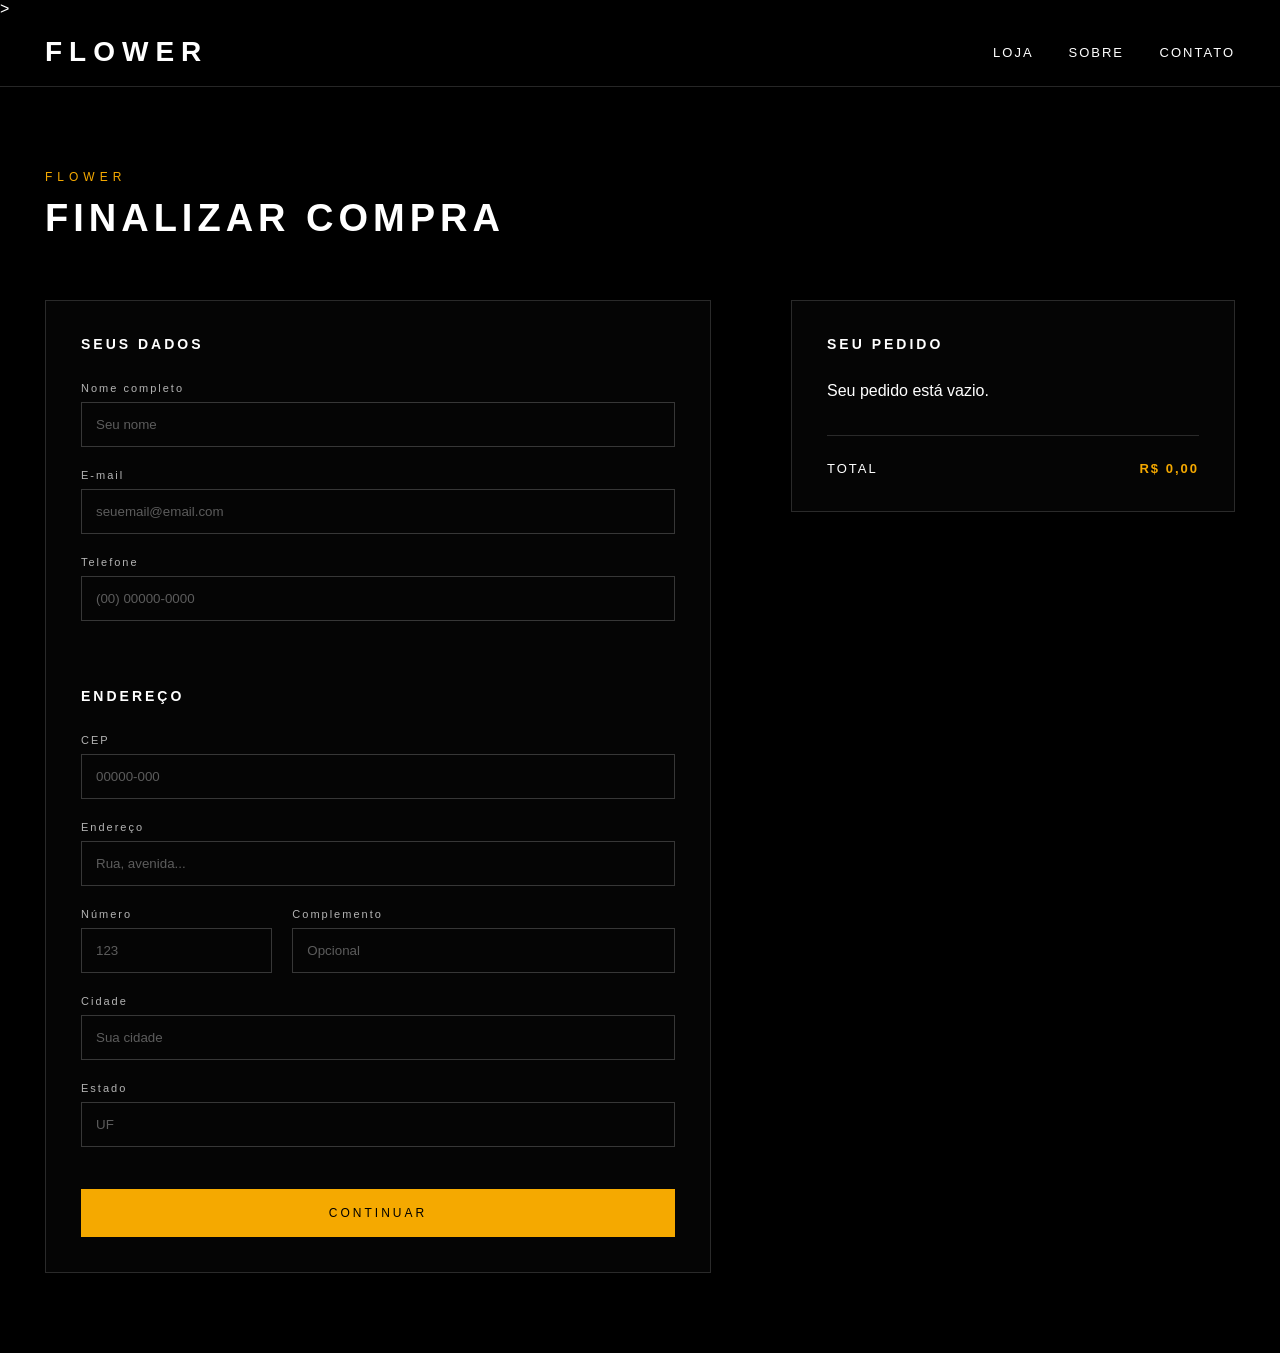
==== checkout.html @ d71eda32 "Adiciona checkout e atualiza carrinho" ====
<!DOCTYPE html>
<html lang="pt-BR">

<head>

    <meta charset="UTF-8">

    <meta
        name="viewport"
        content="width=device-width, initial-scale=1.0"
    >

    <title>Checkout | FLOWER</title>

    <link
        rel="stylesheet"
        href="./style.css">
    >

</head>


<body>

    <header>

        <h1>FLOWER</h1>

        <nav>

            <a href="index.html">
                LOJA
            </a>

            <a href="sobre.html">
                SOBRE
            </a>

            <a href="contato.html">
                CONTATO
            </a>

        </nav>

    </header>


    <main class="checkout">


        <div class="checkout-header">

            <span>
                FLOWER
            </span>

            <h2>
                FINALIZAR COMPRA
            </h2>

        </div>


        <section class="checkout-content">


            <!-- =========================
                 FORMULÁRIO
            ========================== -->

            <div class="checkout-form">


                <h3>
                    SEUS DADOS
                </h3>


                <label for="nome">
                    Nome completo
                </label>

                <input
                    type="text"
                    id="nome"
                    placeholder="Seu nome"
                >


                <label for="email">
                    E-mail
                </label>

                <input
                    type="email"
                    id="email"
                    placeholder="seuemail@email.com"
                >


                <label for="telefone">
                    Telefone
                </label>

                <input
                    type="tel"
                    id="telefone"
                    placeholder="(00) 00000-0000"
                >


                <h3>
                    ENDEREÇO
                </h3>


                <label for="cep">
                    CEP
                </label>

                <input
                    type="text"
                    id="cep"
                    placeholder="00000-000"
                >


                <label for="endereco">
                    Endereço
                </label>

                <input
                    type="text"
                    id="endereco"
                    placeholder="Rua, avenida..."
                >


                <div class="checkout-row">


                    <div>

                        <label for="numero">
                            Número
                        </label>

                        <input
                            type="text"
                            id="numero"
                            placeholder="123"
                        >

                    </div>


                    <div>

                        <label for="complemento">
                            Complemento
                        </label>

                        <input
                            type="text"
                            id="complemento"
                            placeholder="Opcional"
                        >

                    </div>


                </div>


                <label for="cidade">
                    Cidade
                </label>

                <input
                    type="text"
                    id="cidade"
                    placeholder="Sua cidade"
                >


                <label for="estado">
                    Estado
                </label>

                <input
                    type="text"
                    id="estado"
                    placeholder="UF"
                >


                <button
                    class="checkout-button"
                    type="button"
                >
                    CONTINUAR
                </button>


            </div>



            <!-- =========================
                 RESUMO DO PEDIDO
            ========================== -->

            <aside class="checkout-summary">


                <h3>
                    SEU PEDIDO
                </h3>


                <div id="checkout-items">

                    <p>
                        Carregando produtos...
                    </p>

                </div>


                <div class="checkout-total">

                    <span>
                        TOTAL
                    </span>

                    <strong id="checkout-total">
                        R$ 0,00
                    </strong>

                </div>


            </aside>


        </section>


    </main>

<script src="./checkout.js"></script>

</body>

</html>
---- style.css ----
* {
    box-sizing: border-box;
}

html {
    scroll-behavior: smooth;
}

body {
    background-color: #000000;
    color: white;
    margin: 0;
    font-family: Arial, sans-serif;
}


/* =========================
   HEADER
========================= */

header {
    display: flex;
    justify-content: space-between;
    align-items: center;
    padding: 18px 45px;
    background-color: rgba(0, 0, 0, 0.25);
    border-bottom: 1px solid rgba(255, 255, 255, 0.15);
}

h1 {
    font-size: 28px;
    letter-spacing: 7px;
    margin: 0;
}

nav a {
    color: white;
    text-decoration: none;
    margin-left: 30px;
    font-size: 13px;
    letter-spacing: 2px;
    transition: 0.3s;
    position: relative;
}

nav a::after {
    content: "";
    position: absolute;
    left: 0;
    bottom: -5px;
    width: 0%;
    height: 2px;
    background-color: #f5a900;
    transition: 0.3s;
}

nav a:hover {
    color: #f5a900;
}

nav a:hover::after {
    width: 100%;
}


/* =========================
   HERO
========================= */

section.hero {
    position: relative;
    height: calc(100vh - 81px);
    overflow: hidden;
}

.hero img {
    width: 100%;
    height: 100%;
    object-fit: cover;
    display: block;
}

.hero-info {
    position: absolute;
    right: 4%;
    bottom: 5%;
    z-index: 2;
    text-align: right;
}

.hero-info span {
    font-size: 14px;
    letter-spacing: 5px;
    color: #f5a900;
}

.hero-info h2 {
    font-size: 40px;
    letter-spacing: 7px;
    margin: 8px 0;
}

.hero-info p {
    font-size: 14px;
    letter-spacing: 4px;
    margin: 0 0 25px;
}

.hero-number {
    position: absolute;
    left: 5%;
    bottom: 6%;
    z-index: 2;
    font-size: 12px;
    letter-spacing: 3px;
}


/* =========================
   BOTÃO DO HERO
========================= */

.btn {
    display: inline-block;
    color: white;
    text-decoration: none;
    border: 1px solid white;
    padding: 12px 22px;
    letter-spacing: 2px;
    transition: 0.3s;
}

.btn:hover {
    background-color: #f5a900;
    border-color: #f5a900;
    color: #000;
}


/* =========================
   SETAS DO BANNER
========================= */

.banner-prev,
.banner-next {
    position: absolute;
    top: 50%;
    transform: translateY(-50%);

    background: transparent;
    border: none;

    color: rgba(255, 255, 255, 0.75);
    font-size: 20px;
    font-weight: 200;

    cursor: pointer;
    z-index: 5;

    padding: 15px;

    transition:
        color 0.3s ease,
        transform 0.3s ease;
}

.banner-prev {
    left: 25px;
}

.banner-next {
    right: 25px;
}

.banner-prev:hover {
    color: #f5a900;
    transform: translate(-5px, -50%);
}

.banner-next:hover {
    color: #f5a900;
    transform: translate(5px, -50%);
}


/* =========================
   CONTADOR + PONTOS
========================= */

.banner-controls {
    position: absolute;
    left: 5%;
    bottom: 6%;
    z-index: 5;

    display: flex;
    align-items: center;
    gap: 25px;
}

#banner-number {
    font-size: 12px;
    letter-spacing: 3px;
}

#banner-dots {
    display: flex;
    align-items: center;
    gap: 8px;
}

.banner-dot {
    width: 7px;
    height: 7px;
    border-radius: 50%;
    background-color: rgba(255, 255, 255, 0.4);
    border: none;
    padding: 0;
    cursor: pointer;
    transition: 0.3s ease;
}

.banner-dot.active {
    background-color: #f5a900;
    transform: scale(1.3);
}


/* =========================
   SHOP
========================= */

.shop {
    padding: 100px 45px;
    background-color: #000;
}

.shop-header {
    margin-bottom: 35px;
}

.shop-header span {
    color: #f5a900;
    font-size: 12px;
    letter-spacing: 4px;
}

.shop-header h2 {
    font-size: 42px;
    letter-spacing: 5px;
    margin: 10px 0 0;
}


/* =========================
   CATEGORIAS
========================= */

.categories {
    display: flex;
    gap: 30px;
    border-bottom: 1px solid #222;
    padding-bottom: 15px;
}

.categories button {
    background: transparent;
    color: white;
    border: none;
    padding: 0;
    font-size: 13px;
    letter-spacing: 2px;
    cursor: pointer;
    transition: 0.3s;
    position: relative;
}

.categories button:hover {
    color: #f5a900;
}


/* =========================
   PRODUTOS
========================= */

.products {
    display: grid;
    grid-template-columns: repeat(3, 1fr);
    gap: 45px 25px;
    margin-top: 60px;
}


/* =========================
   CARD DO PRODUTO
========================= */

.product-card {
    position: relative;
    overflow: hidden;
    transition: transform 0.4s ease;
}

.product-card:hover {
    transform: translateY(-4px);
}


/* =========================
   IMAGEM DO PRODUTO
========================= */

.product-image {
    position: relative;
    height: 470px;
    background-color: #0a0a0a;
    display: flex;
    align-items: center;
    justify-content: center;
    overflow: hidden;
}


/* Linha dourada */

.product-image::before {
    content: "";
    position: absolute;
    top: 0;
    left: 0;
    width: 0;
    height: 2px;
    background-color: #f5a900;
    z-index: 2;
    transition: width 0.5s ease;
}

.product-card:hover .product-image::before {
    width: 100%;
}


/* Imagem */

.product-image img {
    width: 100%;
    height: 100%;
    object-fit: contain;
    display: block;
    transition: transform 0.7s ease;
}


/* Zoom */

.product-card:hover .product-image img {
    transform: scale(1.06);
}


/* =========================
   INFORMAÇÕES DO PRODUTO
========================= */

.product-info {
    padding: 20px 0 0;
}

.product-info h3 {
    font-size: 13px;
    font-weight: 500;
    letter-spacing: 2.5px;
    margin: 0 0 9px;
    text-transform: uppercase;
    transition: color 0.3s ease;
}

.product-card:hover .product-info h3 {
    color: #f5a900;
}

.product-info p {
    font-size: 13px;
    color: #888;
    letter-spacing: 1px;
    margin: 0;
}


/* =========================
   BOTÃO ADD TO BAG
========================= */

.add-bag {
    position: relative;
    margin-top: 18px;
    width: 100%;
    background-color: transparent;
    color: white;
    border: 1px solid #333;
    padding: 14px 18px;
    font-size: 10px;
    letter-spacing: 3px;
    cursor: pointer;
    overflow: hidden;

    transition:
        color 0.3s ease,
        border-color 0.3s ease,
        background-color 0.3s ease;
}

.add-bag:hover {
    background-color: #f5a900;
    border-color: #f5a900;
    color: #000;
}


/* =========================
   SEM IMAGEM
========================= */

.no-image {
    width: 100%;
    height: 100%;
    display: flex;
    align-items: center;
    justify-content: center;
    color: #555;
    font-size: 11px;
    letter-spacing: 3px;
}


/* =========================
   CARREGANDO PRODUTOS
========================= */

.loading-products {
    grid-column: 1 / -1;
    text-align: center;
    color: #666;
    font-size: 11px;
    letter-spacing: 3px;
    padding: 60px 0;
}


/* =========================
   FUNDO DA SACOLA
========================= */

.cart-overlay {
    position: fixed;
    inset: 0;
    background-color: rgba(0, 0, 0, 0.6);
    opacity: 0;
    visibility: hidden;
    transition: 0.3s;
    z-index: 20;
}

.cart-overlay.active {
    opacity: 1;
    visibility: visible;
}


/* =========================
   SACOLA LATERAL
========================= */

.cart {
    position: fixed;
    top: 0;
    right: 0;
    width: 420px;
    height: 100vh;
    background-color: #080808;
    border-left: 1px solid #222;
    padding: 30px;
    box-sizing: border-box;
    transform: translateX(100%);
    transition: 0.3s;
    z-index: 21;
    overflow-y: auto;
}

.cart.active {
    transform: translateX(0);
}


/* =========================
   CABEÇALHO DA SACOLA
========================= */

.cart-header {
    display: flex;
    justify-content: space-between;
    align-items: flex-start;
    border-bottom: 1px solid #222;
    padding-bottom: 20px;
    margin-bottom: 25px;
}

.cart-header span {
    color: #f5a900;
    font-size: 11px;
    letter-spacing: 4px;
}

.cart-header h2 {
    font-size: 24px;
    letter-spacing: 3px;
    margin: 8px 0 0;
}

.cart-close {
    background: transparent;
    border: none;
    color: white;
    font-size: 30px;
    cursor: pointer;
    line-height: 1;
    transition: 0.3s;
}

.cart-close:hover {
    color: #f5a900;
}


/* =========================
   PRODUTO DENTRO DA SACOLA
========================= */

.cart-item {
    padding: 25px 0;
    border-bottom: 1px solid #222;
}

.cart-product {
    display: flex;
    gap: 18px;
    align-items: flex-start;
}

.cart-product-image {
    width: 90px;
    height: 110px;
    object-fit: contain;
    background-color: #111;
    flex-shrink: 0;
}

.cart-product-info {
    flex: 1;
}

.cart-item h3 {
    font-size: 17px;
    letter-spacing: 2px;
    margin: 0 0 10px;
}

.cart-item p {
    color: #999;
    font-size: 13px;
    margin: 6px 0;
}


/* =========================
   CONTROLE DE QUANTIDADE
========================= */

.quantity-controls {
    display: flex;
    align-items: center;
    gap: 18px;
    margin: 18px 0;
}

.quantity-controls button {
    width: 32px;
    height: 32px;
    background: transparent;
    color: white;
    border: 1px solid #555;
    cursor: pointer;
    transition: 0.3s;
}

.quantity-controls button:hover {
    background-color: #f5a900;
    border-color: #f5a900;
    color: #000;
}

.quantity-controls span {
    min-width: 20px;
    text-align: center;
}


/* =========================
   REMOVER PRODUTO
========================= */

.remove-item {
    background: transparent;
    border: none;
    color: #777;
    font-size: 11px;
    letter-spacing: 2px;
    cursor: pointer;
    padding: 0;
    transition: 0.3s;
}

.remove-item:hover {
    color: #f5a900;
}


/* =========================
   RESUMO DA SACOLA
========================= */

.cart-summary {
    margin-top: 30px;
    padding-top: 25px;
    border-top: 1px solid #222;
}

.summary-line,
.summary-total {
    display: flex;
    justify-content: space-between;
    align-items: center;
}

.summary-line {
    color: #999;
    font-size: 12px;
    letter-spacing: 2px;
    margin-bottom: 15px;
}

.summary-total {
    color: white;
    font-size: 17px;
    letter-spacing: 2px;
}


/* =========================
   BOTÃO FINALIZAR PEDIDO
========================= */

.checkout-button {
    width: 100%;
    margin-top: 25px;
    padding: 14px;
    background-color: #f5a900;
    color: #000;
    border: 1px solid #f5a900;
    font-size: 11px;
    letter-spacing: 2px;
    cursor: pointer;
    transition: 0.3s;
}

.checkout-button:hover {
    background-color: transparent;
    color: #f5a900;
}


/* =========================
   SACOLA VAZIA
========================= */

.empty-cart {
    text-align: center;
    padding: 60px 10px;
}

.empty-cart h3 {
    font-size: 15px;
    letter-spacing: 3px;
    margin-bottom: 12px;
}

.empty-cart p {
    color: #777;
    font-size: 13px;
    margin-bottom: 25px;
}

.continue-shopping {
    background: transparent;
    color: white;
    border: 1px solid #555;
    padding: 12px 18px;
    font-size: 11px;
    letter-spacing: 2px;
    cursor: pointer;
    transition: 0.3s;
}

.continue-shopping:hover {
    background-color: #f5a900;
    border-color: #f5a900;
    color: #000;
}


/* =========================
   RESPONSIVIDADE
========================= */

@media (max-width: 900px) {

    .products {
        grid-template-columns: repeat(2, 1fr);
        gap: 35px 20px;
    }

    .product-image {
        height: 400px;
    }
}


@media (max-width: 600px) {

    header {
        padding: 18px 20px;
    }

    nav a {
        margin-left: 12px;
        font-size: 10px;
    }

    .shop {
        padding: 70px 20px;
    }

    .shop-header h2 {
        font-size: 32px;
    }

    .categories {
        gap: 18px;
        overflow-x: auto;
    }

    .products {
        grid-template-columns: 1fr;
        gap: 40px;
    }

    .product-image {
        height: 420px;
    }

    .cart {
        width: 100%;
    }

    .banner-prev {
        left: 8px;
    }

    .banner-next {
        right: 8px;
    }

    .banner-prev,
    .banner-next {
        font-size: 30px;
    }

    .banner-controls {
        left: 20px;
        bottom: 5%;
    }
}

/* =========================
   CHECKOUT
========================= */

.checkout {
    padding: 80px 45px;
    min-height: calc(100vh - 81px);
}

.checkout-header {
    margin-bottom: 60px;
}

.checkout-header span {
    color: #f5a900;
    font-size: 12px;
    letter-spacing: 5px;
}

.checkout-header h2 {
    font-size: 38px;
    letter-spacing: 5px;
    margin: 12px 0 0;
}

.checkout-content {
    display: grid;
    grid-template-columns: 1.5fr 1fr;
    gap: 80px;
    max-width: 1200px;
    margin: 0 auto;
}

.checkout-form,
.checkout-summary {
    border: 1px solid rgba(255, 255, 255, 0.15);
    padding: 35px;
    background: rgba(255, 255, 255, 0.02);
}

.checkout-form h3,
.checkout-summary h3 {
    font-size: 14px;
    letter-spacing: 3px;
    margin: 0 0 30px;
}

.checkout-form h3:not(:first-child) {
    margin-top: 45px;
}

.checkout-form label {
    display: block;
    font-size: 11px;
    letter-spacing: 2px;
    margin-bottom: 8px;
    color: rgba(255, 255, 255, 0.7);
}

.checkout-form input {
    width: 100%;
    box-sizing: border-box;
    padding: 14px;
    margin-bottom: 22px;

    background: transparent;
    border: 1px solid rgba(255, 255, 255, 0.2);

    color: white;
    outline: none;

    transition: border-color 0.3s ease;
}

.checkout-form input:focus {
    border-color: #f5a900;
}

.checkout-form input::placeholder {
    color: rgba(255, 255, 255, 0.35);
}

.checkout-row {
    display: grid;
    grid-template-columns: 1fr 2fr;
    gap: 20px;
}

.checkout-button {
    width: 100%;
    margin-top: 20px;
    padding: 16px;

    background: #f5a900;
    border: 1px solid #f5a900;

    color: #000;
    font-size: 12px;
    letter-spacing: 3px;

    cursor: pointer;

    transition: 0.3s ease;
}

.checkout-button:hover {
    background: transparent;
    color: #f5a900;
}

.checkout-summary {
    height: fit-content;
}

#checkout-items {
    margin-bottom: 35px;
}

.checkout-total {
    display: flex;
    justify-content: space-between;

    padding-top: 25px;
    border-top: 1px solid rgba(255, 255, 255, 0.15);

    font-size: 13px;
    letter-spacing: 2px;
}

.checkout-total strong {
    color: #f5a900;
}


/* =========================
   CHECKOUT — CELULAR
========================= */

@media (max-width: 768px) {

    .checkout {
        padding: 50px 20px;
    }

    .checkout-header {
        margin-bottom: 35px;
    }

    .checkout-header h2 {
        font-size: 28px;
    }

    .checkout-content {
        grid-template-columns: 1fr;
        gap: 30px;
    }

    .checkout-form,
    .checkout-summary {
        padding: 25px;
    }

    .checkout-row {
        grid-template-columns: 1fr;
        gap: 0;
    }
}
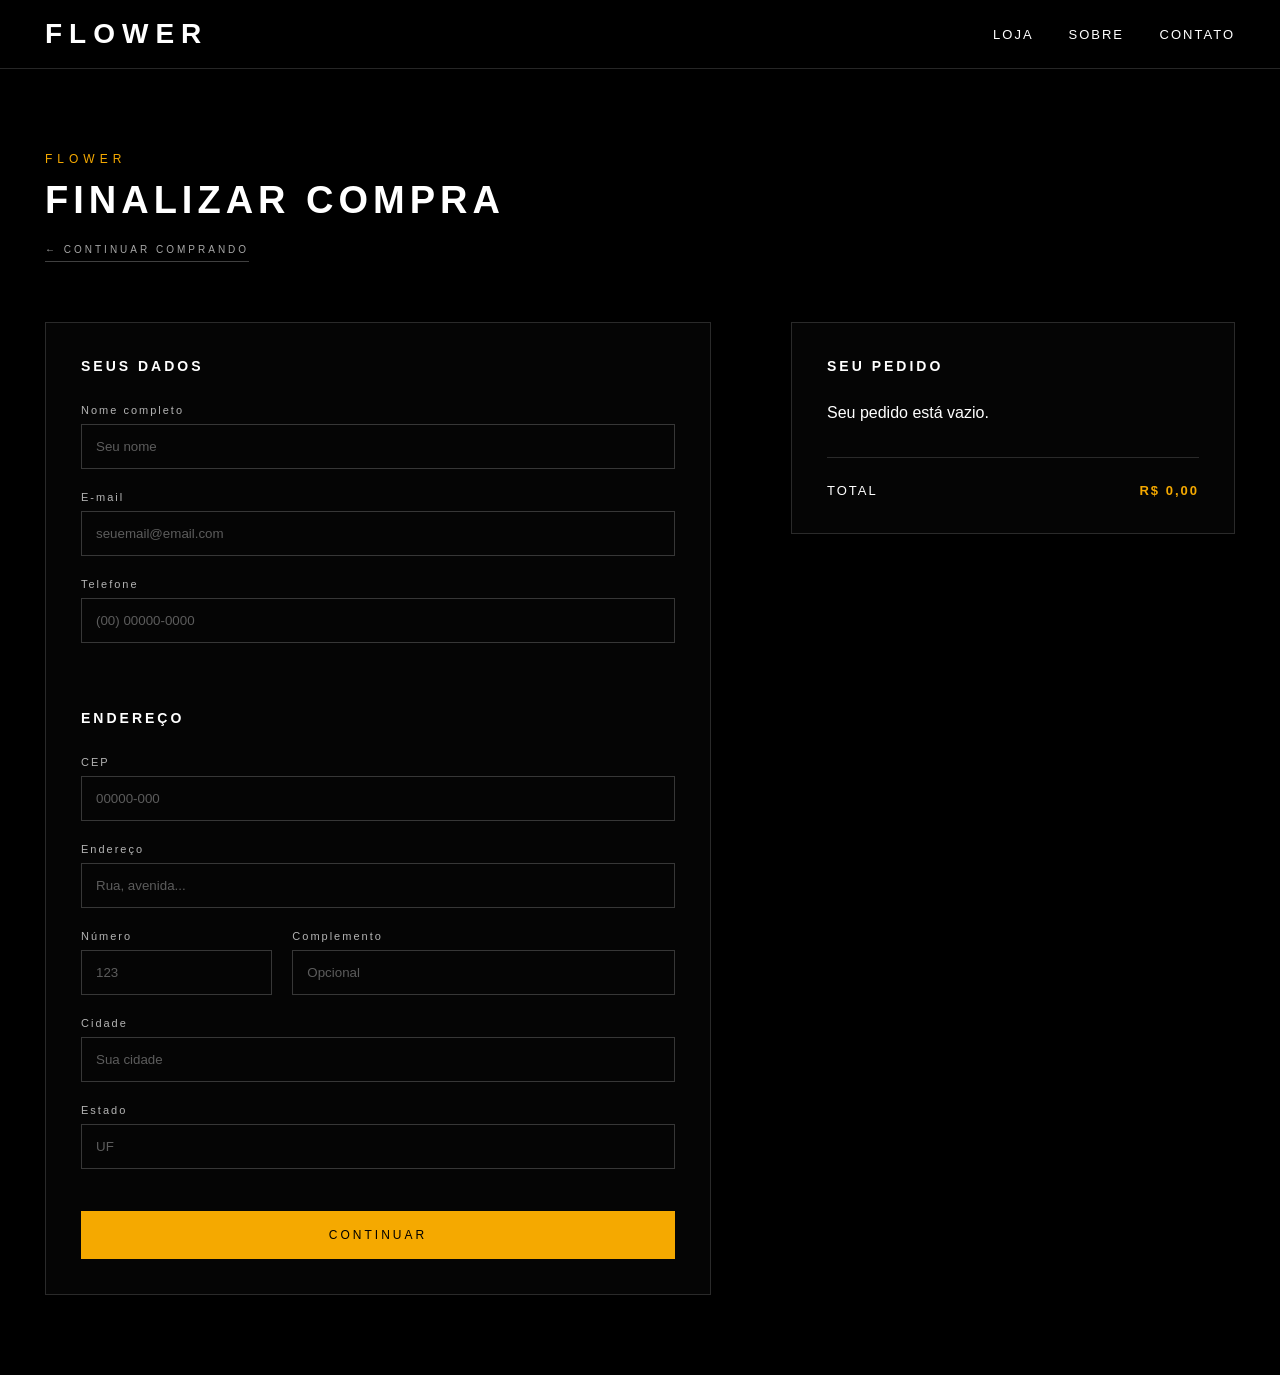
==== commit 09284fc0: "Atualiza checkout e navegação" ====
--- a/checkout.html
+++ b/checkout.html
@@ -1,3 +1,4 @@
+
 <!DOCTYPE html>
 <html lang="pt-BR">
 
@@ -14,7 +15,7 @@
 
     <link
         rel="stylesheet"
-        href="./style.css">
+        href="./style.css"
     >
 
 </head>
@@ -57,6 +58,17 @@
             <h2>
                 FINALIZAR COMPRA
             </h2>
+
+            <!-- =========================
+                 VOLTAR PARA A LOJA
+            ========================== -->
+
+            <a
+                href="./index.html"
+                class="checkout-back"
+            >
+                ← CONTINUAR COMPRANDO
+            </a>
 
         </div>
 
@@ -248,8 +260,10 @@
 
     </main>
 
-<script src="./checkout.js"></script>
+
+    <script src="./checkout.js"></script>
 
 </body>
 
-</html>+</html>
+
--- a/style.css
+++ b/style.css
@@ -958,4 +958,301 @@
         grid-template-columns: 1fr;
         gap: 0;
     }
+}
+/* =========================
+   CADASTRO
+========================= */
+
+.cadastro {
+    min-height: calc(100vh - 81px);
+    padding: 80px 45px;
+    display: flex;
+    flex-direction: column;
+    align-items: center;
+}
+
+.cadastro-header {
+    text-align: center;
+    margin-bottom: 45px;
+}
+
+.cadastro-header span {
+    color: #f5a900;
+    font-size: 11px;
+    letter-spacing: 5px;
+}
+
+.cadastro-header h2 {
+    margin: 12px 0 0;
+    font-size: 36px;
+    letter-spacing: 5px;
+}
+
+#cadastro-form {
+    width: 100%;
+    max-width: 500px;
+    padding: 35px;
+    box-sizing: border-box;
+    border: 1px solid rgba(255, 255, 255, 0.15);
+    background: rgba(255, 255, 255, 0.02);
+}
+
+#cadastro-form label {
+    display: block;
+    margin-bottom: 8px;
+    color: rgba(255, 255, 255, 0.7);
+    font-size: 11px;
+    letter-spacing: 2px;
+}
+
+#cadastro-form input {
+    width: 100%;
+    box-sizing: border-box;
+    padding: 14px;
+    margin-bottom: 22px;
+    background: transparent;
+    border: 1px solid rgba(255, 255, 255, 0.2);
+    color: white;
+    outline: none;
+    transition: border-color 0.3s ease;
+}
+
+#cadastro-form input:focus {
+    border-color: #f5a900;
+}
+
+#cadastro-form input::placeholder {
+    color: rgba(255, 255, 255, 0.35);
+}
+
+.cadastro-button {
+    width: 100%;
+    padding: 16px;
+    margin-top: 5px;
+    background: #f5a900;
+    border: 1px solid #f5a900;
+    color: #000;
+    font-size: 12px;
+    letter-spacing: 3px;
+    cursor: pointer;
+    transition: 0.3s ease;
+}
+
+.cadastro-button:hover {
+    background: transparent;
+    color: #f5a900;
+}
+
+.cadastro-login {
+    margin-top: 25px;
+    color: rgba(255, 255, 255, 0.6);
+    font-size: 12px;
+    letter-spacing: 1px;
+}
+
+.cadastro-login a {
+    color: #f5a900;
+    text-decoration: none;
+    margin-left: 5px;
+}
+
+.cadastro-login a:hover {
+    text-decoration: underline;
+}
+
+/* =========================
+   CADASTRO - MOBILE
+========================= */
+
+@media (max-width: 768px) {
+
+    .cadastro {
+        padding: 60px 20px;
+    }
+
+    .cadastro-header h2 {
+        font-size: 28px;
+    }
+
+    #cadastro-form {
+        padding: 25px;
+    }
+
+}
+
+/* =========================
+   MODAL DE ACCOUNT
+========================= */
+
+.account-modal {
+    position: fixed;
+    inset: 0;
+    display: none;
+    align-items: center;
+    justify-content: center;
+    z-index: 9999;
+}
+
+.account-modal.active {
+    display: flex;
+}
+
+.account-overlay {
+    position: absolute;
+    inset: 0;
+    background: rgba(0, 0, 0, 0.78);
+    backdrop-filter: blur(8px);
+}
+
+.account-card {
+    position: relative;
+    z-index: 2;
+    width: 380px;
+    max-width: calc(100% - 40px);
+    padding: 45px;
+    background: rgba(10, 10, 10, 0.96);
+    border: 1px solid rgba(255, 255, 255, 0.18);
+    box-sizing: border-box;
+    box-shadow: 0 20px 60px rgba(0, 0, 0, 0.6);
+}
+
+.account-card > span {
+    display: block;
+    color: #f5a900;
+    font-size: 10px;
+    letter-spacing: 4px;
+    margin-bottom: 12px;
+}
+
+.account-card h2 {
+    margin: 0 0 35px;
+    font-size: 28px;
+    letter-spacing: 5px;
+}
+
+.account-card label {
+    display: block;
+    margin-bottom: 8px;
+    color: rgba(255, 255, 255, 0.7);
+    font-size: 10px;
+    letter-spacing: 2px;
+}
+
+.account-card input {
+    width: 100%;
+    box-sizing: border-box;
+    padding: 14px;
+    margin-bottom: 22px;
+
+    background: transparent;
+    border: 1px solid rgba(255, 255, 255, 0.2);
+
+    color: white;
+    outline: none;
+
+    transition: border-color 0.3s ease;
+}
+
+.account-card input:focus {
+    border-color: #f5a900;
+}
+
+.account-card input::placeholder {
+    color: rgba(255, 255, 255, 0.35);
+}
+
+.account-login-button {
+    width: 100%;
+    padding: 15px;
+
+    background: #f5a900;
+    border: 1px solid #f5a900;
+
+    color: #000;
+    font-size: 11px;
+    letter-spacing: 3px;
+
+    cursor: pointer;
+
+    transition: all 0.3s ease;
+}
+
+.account-login-button:hover {
+    background: transparent;
+    color: #f5a900;
+}
+
+.account-create {
+    margin: 25px 0 0;
+
+    color: rgba(255, 255, 255, 0.55);
+    font-size: 11px;
+    letter-spacing: 1px;
+    text-align: center;
+}
+
+.account-create a {
+    display: block;
+    margin-top: 10px;
+
+    color: white;
+    text-decoration: none;
+    letter-spacing: 2px;
+
+    transition: color 0.3s ease;
+}
+
+.account-create a:hover {
+    color: #f5a900;
+}
+
+.account-close {
+    position: absolute;
+    top: 15px;
+    right: 18px;
+
+    background: transparent;
+    border: none;
+
+    color: rgba(255, 255, 255, 0.6);
+    font-size: 28px;
+    font-weight: 300;
+
+    cursor: pointer;
+
+    transition: color 0.3s ease;
+}
+
+.account-close:hover {
+    color: #f5a900;
+}
+/* =========================
+   BOTÃO VOLTAR DO CHECKOUT
+========================= */
+
+.checkout-back {
+    display: inline-block;
+    margin-top: 22px;
+
+    color: rgba(255, 255, 255, 0.65);
+    text-decoration: none;
+
+    font-size: 10px;
+    letter-spacing: 3px;
+
+    border-bottom: 1px solid rgba(255, 255, 255, 0.25);
+
+    padding-bottom: 6px;
+
+    transition:
+        color 0.3s ease,
+        border-color 0.3s ease,
+        transform 0.3s ease;
+}
+
+.checkout-back:hover {
+    color: #f5a900;
+    border-color: #f5a900;
+
+    transform: translateX(-4px);
 }
